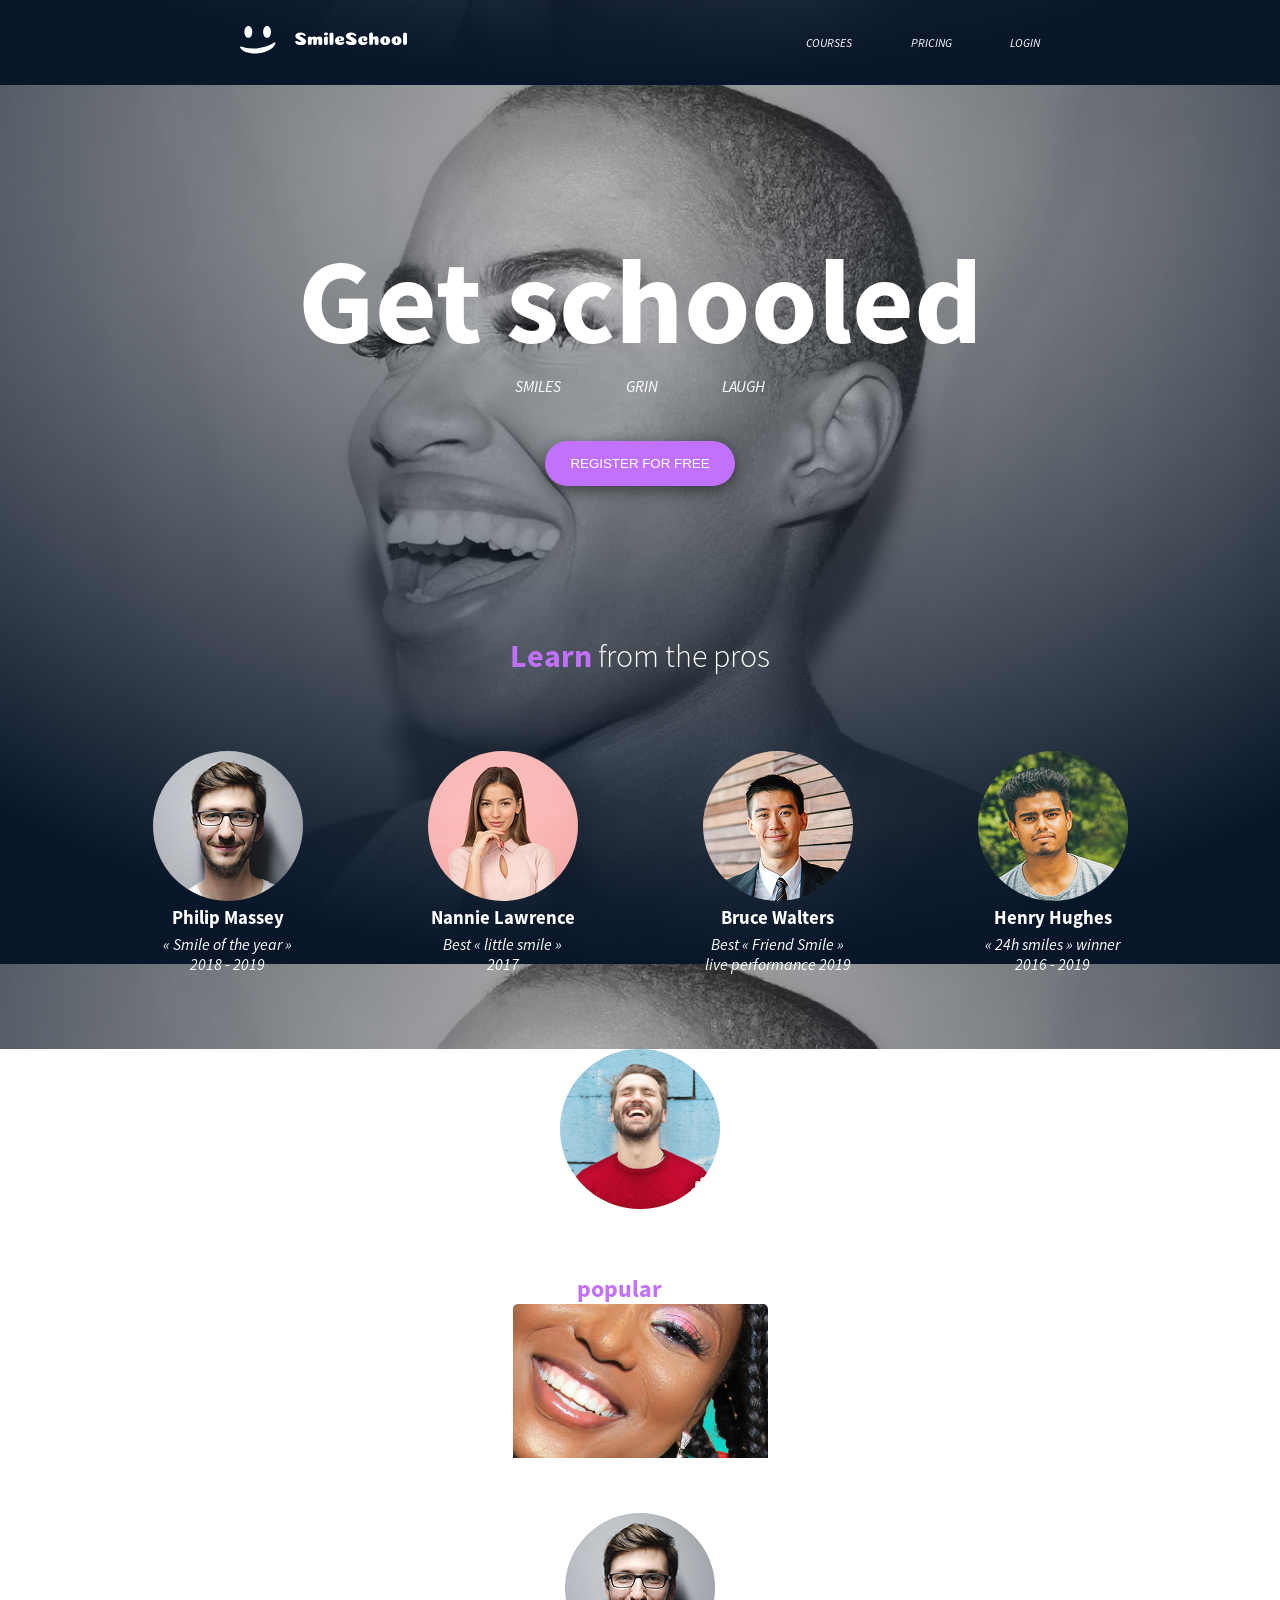
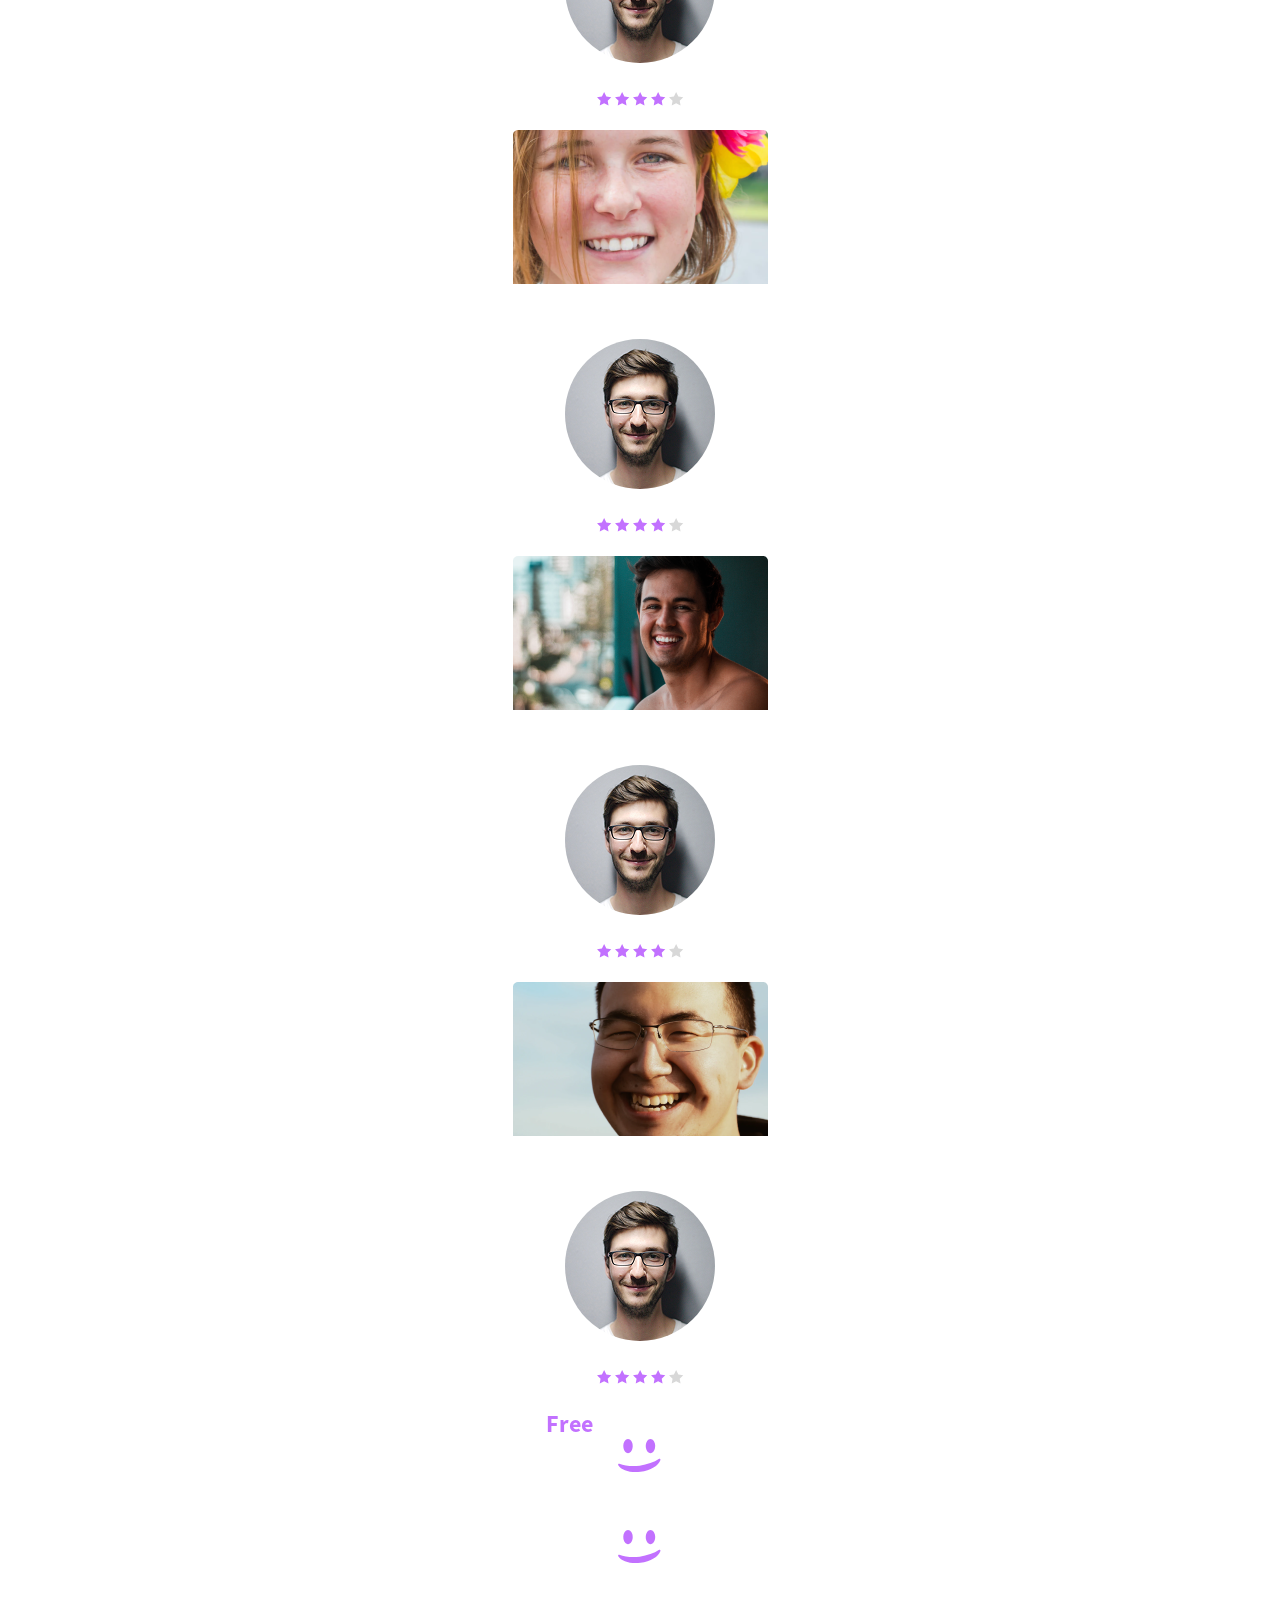
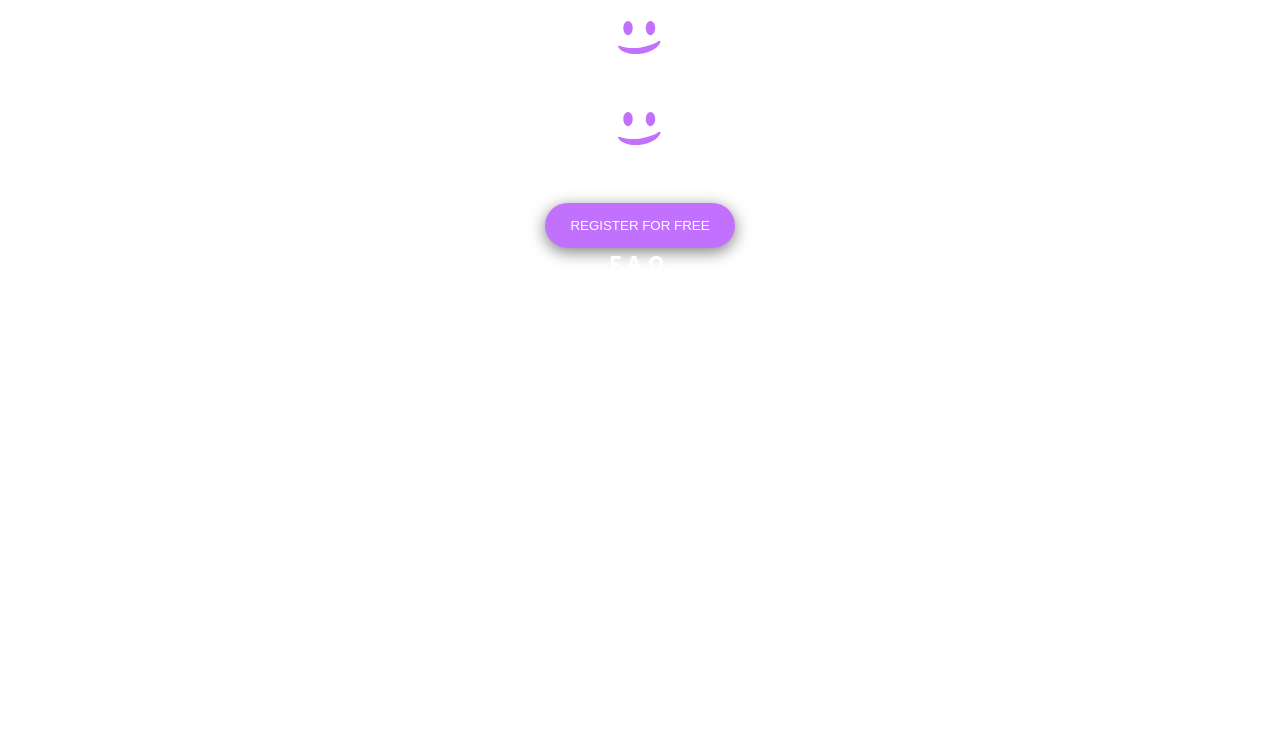
==== css_advanced/task_2/index.html @ c09e8340 "web tasks" ====
<!DOCTYPE html>
<html lang="en">
<head>
    <meta charset="UTF-8">
    <meta name="viewport" content="width=device-width, initial-scale=1.0">
    <title>School Page</title>
    <link rel="stylesheet" href="styles.css">
</head>
<body>
    <header>
        <a href="/">
            <img src="../assets/logo.svg" alt="Logo">
        </a>
        <div>
            <a href="/">COURSES</a>
            <a href="/">PRICING</a>
            <a href="/">LOGIN</a>
        </div>
    </header>
    <main>
        <section class="hero">
            <div class="title">
                <h1>Get schooled</h1>
                <p>SMILES GRIN LAUGH</p>
                <button>REGISTER FOR FREE</button>
            </div>
            <div class="pros">
                <h2><span class="purple-word">Learn</span> from the pros</h2>
                <div class="people">
                    <div>
                        <img src="../assets/profile_1.png" alt="Person" class="round-image">
                        <h3>Philip Massey</h3>
                        <blockquote>« Smile of the year » 2018 - 2019</blockquote>
                    </div>
                    <div>
                        <img src="../assets/profile_2.png" alt="Person" class="round-image">
                        <h3>Nannie Lawrence</h3>
                        <blockquote>Best « little smile » 2017</blockquote>
                    </div>
                    <div>
                        <img src="../assets/profile_3.png" alt="Person" class="round-image">
                        <h3>Bruce Walters</h3>
                        <blockquote>Best « Friend Smile » live performance 2019</blockquote>
                    </div>
                    <div>
                        <img src="../assets/profile_4.png" alt="Person" class="round-image">
                        <h3>Henry Hughes</h3>
                        <blockquote>« 24h smiles » winner 2016 - 2019</blockquote>
                    </div>
                </div>
            </div>
        </section>
        <section class="author">
            <div>
                <img src="../assets/author.png" alt="Person">
                <div>
                    <blockquote>« Those tutorials are concise and go straight to the point. I can’t think of a better place to learn smiling. And it’s so fun!</blockquote>
                    <p class="name">Person Name</p>
                    <p class="occupation">weather presenter</p>
                </div>
            </div>
        </section>
        <section class="tutorials">
            <h1>Most <span class="purple-word">popular</span> tutorials</h1>
            <div class="group">
                <div class="item">
                    <img src="../assets/preview_1.png" alt="Tutorial Preview">
                    <h2>Diagonal Smile</h2>
                    <p class="desc">Lorem ipsum dolor sit amet, consect adipiscing elit, sed do eiusmod.</p>
                    <div class="publisher">
                        <img src="../assets/profile_1.png" alt="Person" class="round-image">
                        <h3>Philip Massey</h3>
                    </div>
                    <div class="review-length">
                        <div class="stars">
                            <img src="../assets/star_a.svg" alt="Star Full">
                            <img src="../assets/star_a.svg" alt="Star Full">
                            <img src="../assets/star_a.svg" alt="Star Full">
                            <img src="../assets/star_a.svg" alt="Star Full">
                            <img src="../assets/star_b.svg" alt="Star Empty">
                        </div>
                        <p class="length">8 min</p>
                    </div>
                </div>
                <div class="item">
                    <img src="../assets/preview_2.png" alt="Tutorial Preview">
                    <h2>Sad Smile</h2>
                    <p class="desc">Lorem ipsum dolor sit amet, consect adipiscing elit, sed do eiusmod.</p>
                    <div class="publisher">
                        <img src="../assets/profile_1.png" alt="Person" class="round-image">
                        <h3>Philip Massey</h3>
                    </div>
                    <div class="review-length">
                        <div class="stars">
                            <img src="../assets/star_a.svg" alt="Star Full">
                            <img src="../assets/star_a.svg" alt="Star Full">
                            <img src="../assets/star_a.svg" alt="Star Full">
                            <img src="../assets/star_a.svg" alt="Star Full">
                            <img src="../assets/star_b.svg" alt="Star Empty">
                        </div>
                        <p class="length">8 min</p>
                    </div>
                </div>
                <div class="item">
                    <img src="../assets/preview_3.png" alt="Tutorial Preview">
                    <h2>Natural Smile</h2>
                    <p class="desc">Lorem ipsum dolor sit amet, consect adipiscing elit, sed do eiusmod.</p>
                    <div class="publisher">
                        <img src="../assets/profile_1.png" alt="Person" class="round-image">
                        <h3>Philip Massey</h3>
                    </div>
                    <div class="review-length">
                        <div class="stars">
                            <img src="../assets/star_a.svg" alt="Star Full">
                            <img src="../assets/star_a.svg" alt="Star Full">
                            <img src="../assets/star_a.svg" alt="Star Full">
                            <img src="../assets/star_a.svg" alt="Star Full">
                            <img src="../assets/star_b.svg" alt="Star Empty">
                        </div>
                        <p class="length">8 min</p>
                    </div>
                </div>
                <div class="item">
                    <img src="../assets/preview_4.png" alt="Tutorial Preview">
                    <h2>Happy Smile</h2>
                    <p class="desc">Lorem ipsum dolor sit amet, consect adipiscing elit, sed do eiusmod.</p>
                    <div class="publisher">
                        <img src="../assets/profile_1.png" alt="Person" class="round-image">
                        <h3>Philip Massey</h3>
                    </div>
                    <div class="review-length">
                        <div class="stars">
                            <img src="../assets/star_a.svg" alt="Star Full">
                            <img src="../assets/star_a.svg" alt="Star Full">
                            <img src="../assets/star_a.svg" alt="Star Full">
                            <img src="../assets/star_a.svg" alt="Star Full">
                            <img src="../assets/star_b.svg" alt="Star Empty">
                        </div>
                        <p class="length">8 min</p>
                    </div>
                </div>
            </div>
        </section>
        <section class="memberships">
            <h1><span class="purple-word">Free</span> membership</h1>
            <div class="members">
                <div class="member">
                    <img src="../assets/smile.svg" alt="Smile">
                    <h2>Lorem ipsum</h2>
                    <p>Lorem ipsum dolor sit amet, consectetur adipiscing elit.</p>
                </div>
                <div class="member">
                    <img src="../assets/smile.svg" alt="Smile">
                    <h2>Lorem ipsum</h2>
                    <p>Lorem ipsum dolor sit amet, consectetur adipiscing elit.</p>
                </div>
                <div class="member">
                    <img src="../assets/smile.svg" alt="Smile">
                    <h2>Lorem ipsum</h2>
                    <p>Lorem ipsum dolor sit amet, consectetur adipiscing elit.</p>
                </div>
                <div class="member">
                    <img src="../assets/smile.svg" alt="Smile">
                    <h2>Lorem ipsum</h2>
                    <p>Lorem ipsum dolor sit amet, consectetur adipiscing elit.</p>
                </div>
            </div>
            <button>REGISTER FOR FREE</button>
        </section>
        <section class="faq">
            <h1>F.A.Q.</h1>
            <div class="faq-bloc">
                <div class="faq-row">
                    <div class="faq-item">
                        <h2>How does this work?</h2>
                        <p>Lorem ipsum dolor sit amet, consectetur adipiscing elit, sed do eiusmod tempor incididunt ut labore et dolore magna aliqua. Ut enim ad minim veniam, quis nostrud exercitation ullamco laboris nisi ut aliquip ex ea commodo consequat. Duis aute irure dolor in reprehenderit in voluptate velit esse cillum dolore eu fugiat nulla pariatur. Excepteur sint occaecat cupidatat non proident, sunt in culpa qui officia deserunt mollit anim id est laborum.</p>
                    </div>
                    <div class="faq-item">
                        <h2>How does this work?</h2>
                        <p>Lorem ipsum dolor sit amet, consectetur adipiscing elit, sed do eiusmod tempor incididunt ut labore et dolore magna aliqua. Ut enim ad minim veniam, quis nostrud exercitation ullamco laboris nisi ut aliquip ex ea commodo consequat. Duis aute irure dolor in reprehenderit in voluptate velit esse cillum dolore eu fugiat nulla pariatur. Excepteur sint occaecat cupidatat non proident, sunt in culpa qui officia deserunt mollit anim id est laborum.</p>
                    </div>
                </div>
                <div class="faq-row">
                    <div class="faq-item">
                        <h2>How does this work?</h2>
                        <p>Lorem ipsum dolor sit amet, consectetur adipiscing elit, sed do eiusmod tempor incididunt ut labore et dolore magna aliqua. Ut enim ad minim veniam, quis nostrud exercitation ullamco laboris nisi ut aliquip ex ea commodo consequat. Duis aute irure dolor in reprehenderit in voluptate velit esse cillum dolore eu fugiat nulla pariatur. Excepteur sint occaecat cupidatat non proident, sunt in culpa qui officia deserunt mollit anim id est laborum.</p>
                    </div>
                    <div class="faq-item">
                        <h2>How does this work?</h2>
                        <p>Lorem ipsum dolor sit amet, consectetur adipiscing elit, sed do eiusmod tempor incididunt ut labore et dolore magna aliqua. Ut enim ad minim veniam, quis nostrud exercitation ullamco laboris nisi ut aliquip ex ea commodo consequat. Duis aute irure dolor in reprehenderit in voluptate velit esse cillum dolore eu fugiat nulla pariatur. Excepteur sint occaecat cupidatat non proident, sunt in culpa qui officia deserunt mollit anim id est laborum.</p>
                    </div>
                </div>
            </div>
        </section>
    </main>
    <footer>
        <div class="footer-all">
            <div class="logos">
                <img src="../assets/logo.svg" alt="Logo">
                <div class="socials">
                    <a href="/">
                        <img src="../assets/icon_facebook.svg" alt="Facebook">
                    </a>
                    <a href="/">
                        <img src="../assets/icon_twitter.svg" alt="Twitter">
                    </a>
                    <a href="/">
                        <img src="../assets/icon_instagram.svg" alt="Instagram">
                    </a>
                </div>
            </div>
            <p>©smileschool 2020</p>
        </div>
    </footer>
</body>
</html>
---- css_advanced/task_2/styles.css ----
@font-face {
    font-family: SourceSansPro;
    src: url(../assets/source-sans-pro_bold.otf);
    font-weight: 600;
    font-display: swap;
}

@font-face {
    font-family: SourceSansPro;
    src: url(../assets/source-sans-pro_light.otf);
    font-weight: 300;
    font-display: swap;
}

@font-face {
    font-family: SourceSansPro;
    src: url(../assets/source-sans-pro_italic.otf);
    font-weight: 400;
    font-display: swap;
}

@font-face {
    font-family: SourceSansPro;
    src: url(../assets/source-sans-pro_regular.otf);
    font-weight: 500;
    font-display: swap;
}

@font-face {
    font-family: SpinCycleOT;
    src: url(../assets/spin-cycle-ot.otf);
    font-display: swap;
}

/* ----- GENERAL ----- */

* {
    box-sizing: border-box;
    margin: 0;
    padding: 0;
}

html {
    scroll-behavior: smooth;
    width: 100%;
    height: 100%;
}

body {
    background-color: white;
    font-family: SourceSansPro;
    color: white;
    text-align: center;
}

html,
body {
    margin: 0;
    padding: 0;
}

/* ----- HEADER ----- */

header {
    width: 800px;
    margin: 0 auto;
    height: 35px;
    display: flex;
    justify-content: space-between;
    align-items: center;
    position: absolute;
    left: 0;
    right: 0;
    margin-top: 25px;
    margin-left: auto;
    margin-right: auto;
    z-index: 100;
}

header div {
    width: 234px;
    height: 15px;
    display: flex;
    justify-content: space-between;
}

header a {
    font-size: 12px;
    text-decoration: none;
}

/* ----- MAIN ----- */

main {
    display: flex;
    flex-direction: column;
    align-items: center;
}

a {
    font-family: SourceSansPro;
    color: white;
    text-align: center;
}

section {
    width: 100%;
}

.hero .title h1 {
    font-size: 120px;
}

.title p {
    width: 100%;
    max-width: 250px;
    text-align: justify;
    text-justify: inter-word;
    margin-bottom: 25px;;
}

.title p::after {
    content: "";
    display: inline-block;
    width: 100%;
}

section.hero {
    background-image: url("../assets/background.png");
    background-size: 100% auto;
    background-position: center;
    display: flex;
    flex-direction: column;
    align-items: center;
    width: 100%;
    min-height: 100vh;
    padding: 75px;
}

section .title {
    display: flex;
    flex-direction: column;
    align-items: center;
    padding-top: 150px;
}

button {
    background-color: #C271FF;
    border-radius: 999px;
    padding: 15px 25px;
    border: none;
    color: white;
    box-shadow: 0 4px 16px 0 rgba(0, 0, 0, 0.5);
}

section .pros {
    display: flex;
    flex-direction: column;
    align-items: center;
    gap: 75px;
    margin-top: 150px;
}

section .pros h2 {
	font-family: SourceSansPro;
    font-weight: 300;
    font-size: 32px;
}

.purple-word {
    font-weight: 600;
    color: #C271FF;
}

section .people p {
    font-family: SourceSansPro;
    font-weight: 300;
}

section .people {
    display: flex;
    flex-direction: row;
    align-items: center;
    gap: 125px;
    width: 100%;
}

section .people div {
    display: flex;
    flex-direction: column;
    align-items: center;
    gap: 5px;
    width: 150px;
}

.round-image {
    border-radius: 50%;
}
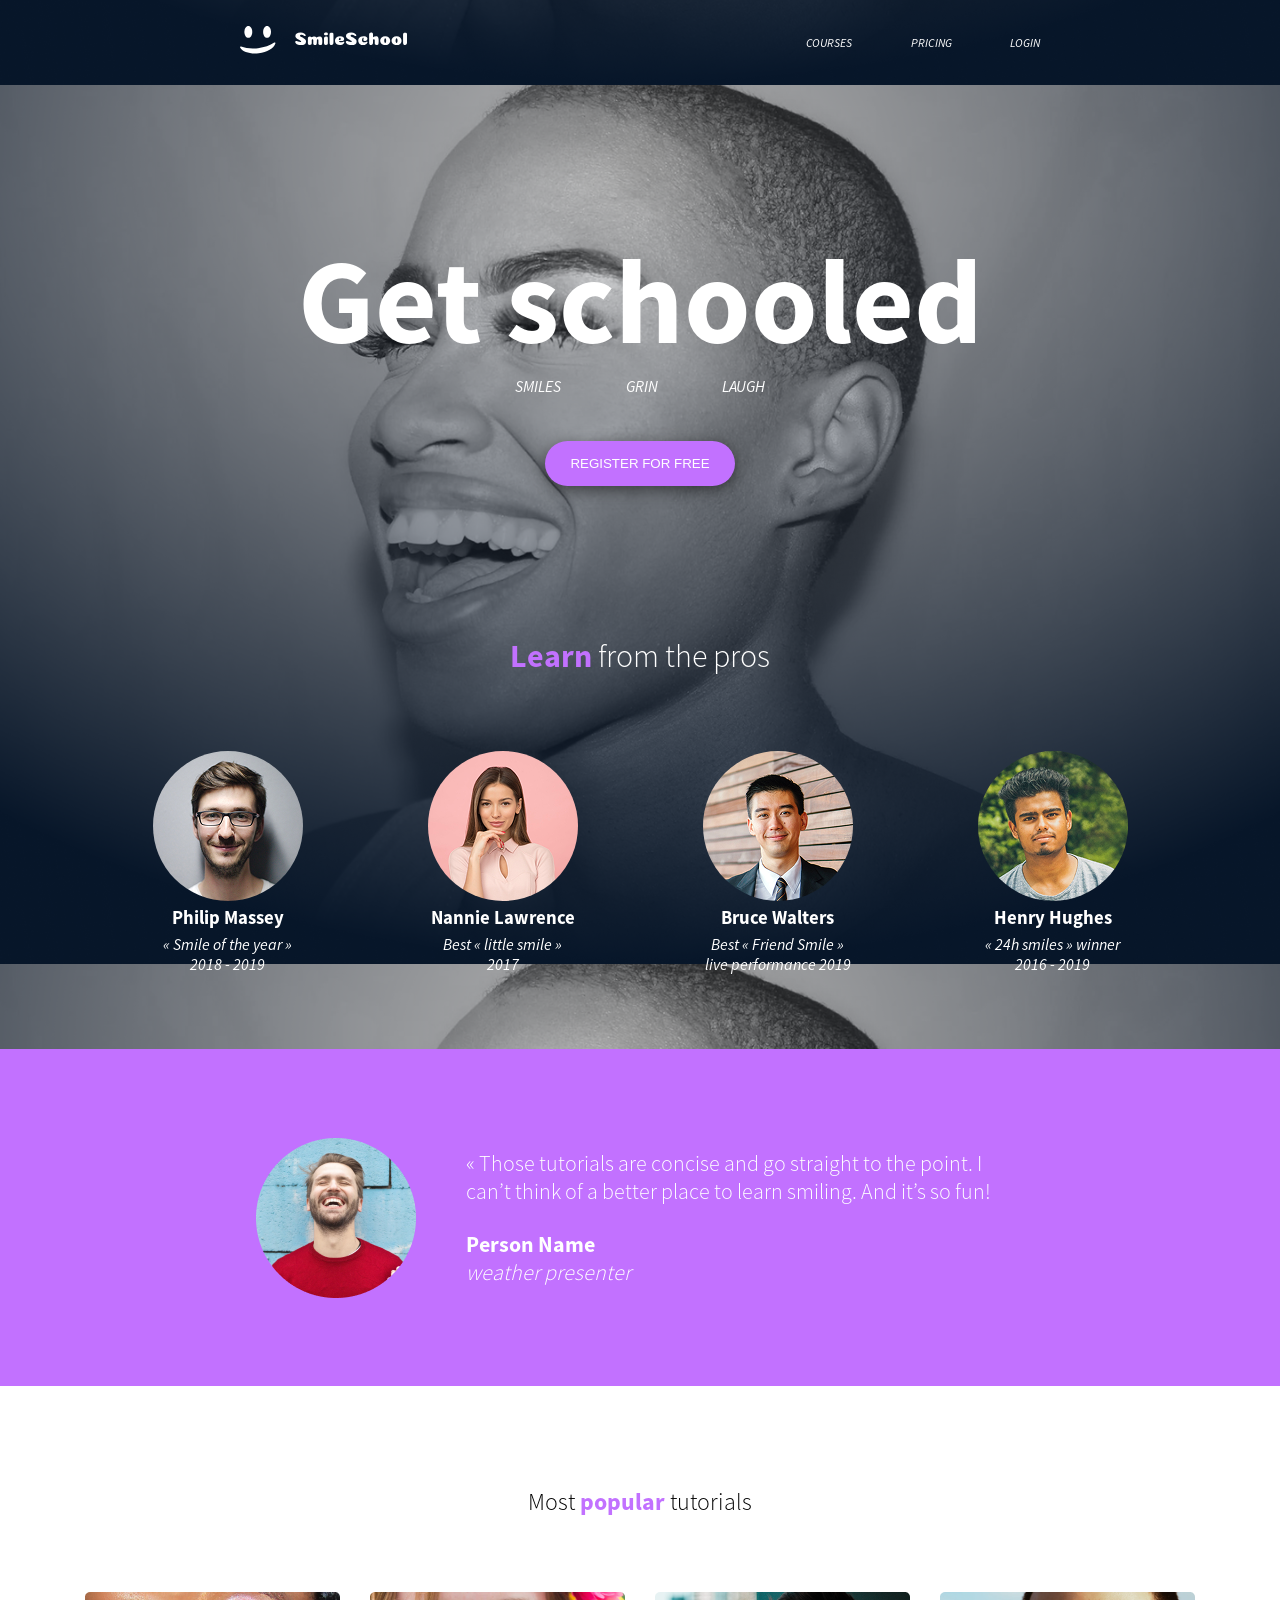
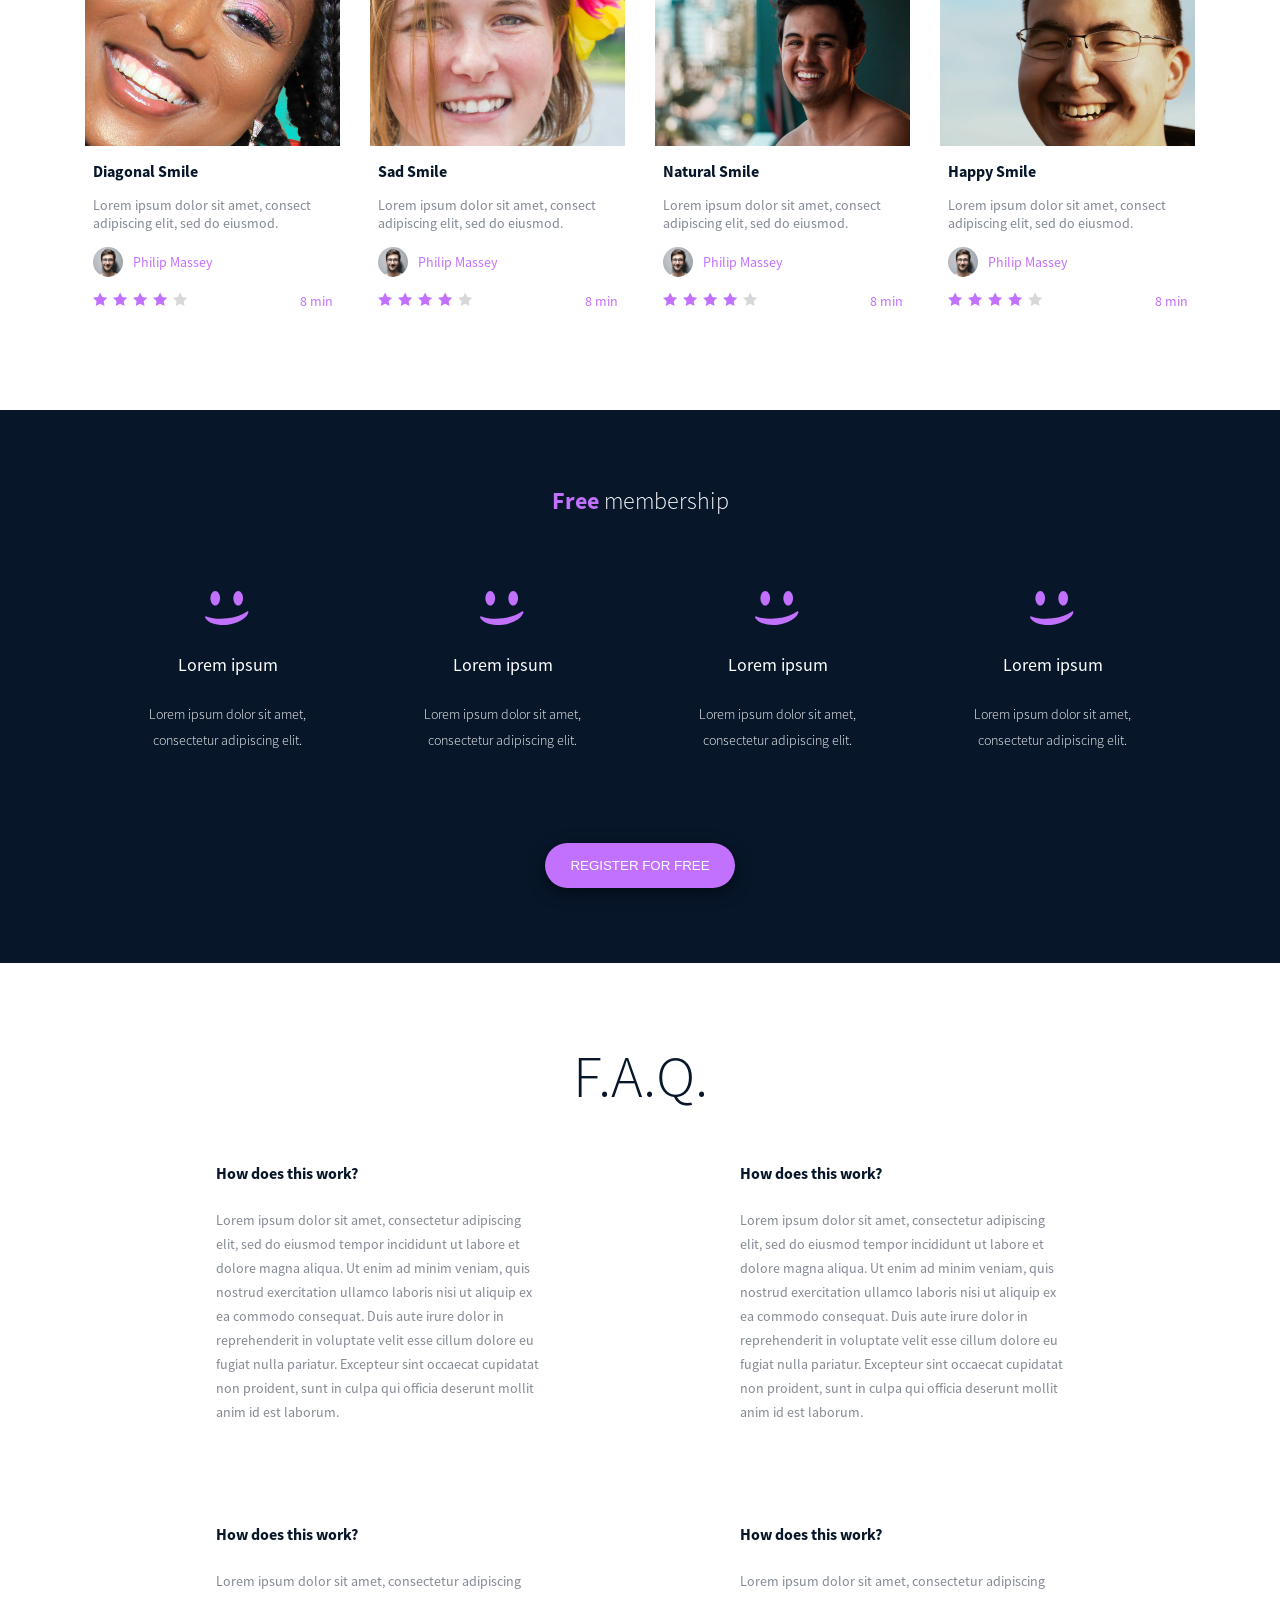
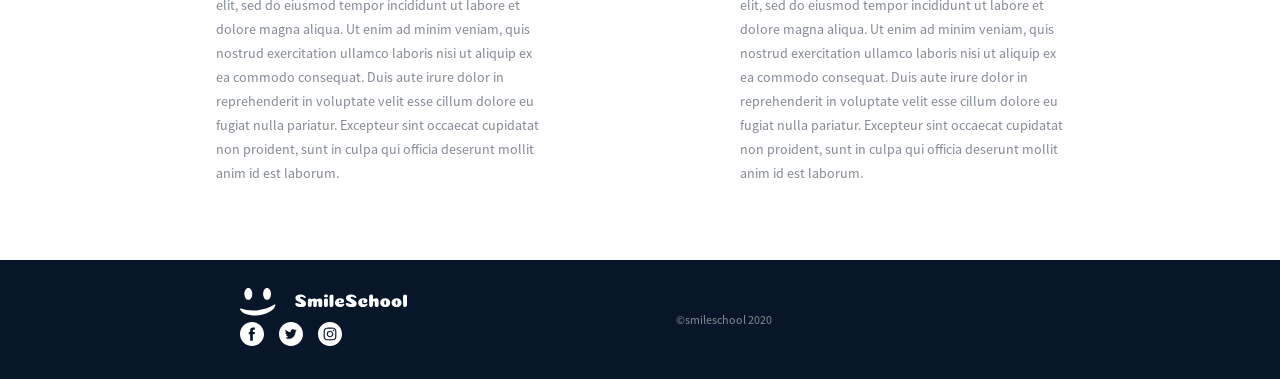
==== commit ea04e8b1: "css" ====
--- a/css_advanced/task_2/index.html
+++ b/css_advanced/task_2/index.html
@@ -1,216 +1,297 @@
-<!DOCTYPE html>
+<!doctype html>
 <html lang="en">
-<head>
-    <meta charset="UTF-8">
-    <meta name="viewport" content="width=device-width, initial-scale=1.0">
+  <head>
+    <meta charset="UTF-8" />
+    <meta name="viewport" content="width=device-width, initial-scale=1.0" />
     <title>School Page</title>
-    <link rel="stylesheet" href="styles.css">
-</head>
-<body>
+    <link rel="stylesheet" href="styles.css" />
+  </head>
+  <body>
     <header>
-        <a href="/">
-            <img src="../assets/logo.svg" alt="Logo">
-        </a>
-        <div>
-            <a href="/">COURSES</a>
-            <a href="/">PRICING</a>
-            <a href="/">LOGIN</a>
-        </div>
+      <a href="/">
+        <img src="../assets/logo.svg" alt="Logo" />
+      </a>
+      <div>
+        <a href="/">COURSES</a>
+        <a href="/">PRICING</a>
+        <a href="/">LOGIN</a>
+      </div>
     </header>
     <main>
-        <section class="hero">
-            <div class="title">
-                <h1>Get schooled</h1>
-                <p>SMILES GRIN LAUGH</p>
-                <button>REGISTER FOR FREE</button>
-            </div>
-            <div class="pros">
-                <h2><span class="purple-word">Learn</span> from the pros</h2>
-                <div class="people">
-                    <div>
-                        <img src="../assets/profile_1.png" alt="Person" class="round-image">
-                        <h3>Philip Massey</h3>
-                        <blockquote>« Smile of the year » 2018 - 2019</blockquote>
-                    </div>
-                    <div>
-                        <img src="../assets/profile_2.png" alt="Person" class="round-image">
-                        <h3>Nannie Lawrence</h3>
-                        <blockquote>Best « little smile » 2017</blockquote>
-                    </div>
-                    <div>
-                        <img src="../assets/profile_3.png" alt="Person" class="round-image">
-                        <h3>Bruce Walters</h3>
-                        <blockquote>Best « Friend Smile » live performance 2019</blockquote>
-                    </div>
-                    <div>
-                        <img src="../assets/profile_4.png" alt="Person" class="round-image">
-                        <h3>Henry Hughes</h3>
-                        <blockquote>« 24h smiles » winner 2016 - 2019</blockquote>
-                    </div>
-                </div>
-            </div>
-        </section>
-        <section class="author">
-            <div>
-                <img src="../assets/author.png" alt="Person">
-                <div>
-                    <blockquote>« Those tutorials are concise and go straight to the point. I can’t think of a better place to learn smiling. And it’s so fun!</blockquote>
-                    <p class="name">Person Name</p>
-                    <p class="occupation">weather presenter</p>
-                </div>
-            </div>
-        </section>
-        <section class="tutorials">
-            <h1>Most <span class="purple-word">popular</span> tutorials</h1>
-            <div class="group">
-                <div class="item">
-                    <img src="../assets/preview_1.png" alt="Tutorial Preview">
-                    <h2>Diagonal Smile</h2>
-                    <p class="desc">Lorem ipsum dolor sit amet, consect adipiscing elit, sed do eiusmod.</p>
-                    <div class="publisher">
-                        <img src="../assets/profile_1.png" alt="Person" class="round-image">
-                        <h3>Philip Massey</h3>
-                    </div>
-                    <div class="review-length">
-                        <div class="stars">
-                            <img src="../assets/star_a.svg" alt="Star Full">
-                            <img src="../assets/star_a.svg" alt="Star Full">
-                            <img src="../assets/star_a.svg" alt="Star Full">
-                            <img src="../assets/star_a.svg" alt="Star Full">
-                            <img src="../assets/star_b.svg" alt="Star Empty">
-                        </div>
-                        <p class="length">8 min</p>
-                    </div>
-                </div>
-                <div class="item">
-                    <img src="../assets/preview_2.png" alt="Tutorial Preview">
-                    <h2>Sad Smile</h2>
-                    <p class="desc">Lorem ipsum dolor sit amet, consect adipiscing elit, sed do eiusmod.</p>
-                    <div class="publisher">
-                        <img src="../assets/profile_1.png" alt="Person" class="round-image">
-                        <h3>Philip Massey</h3>
-                    </div>
-                    <div class="review-length">
-                        <div class="stars">
-                            <img src="../assets/star_a.svg" alt="Star Full">
-                            <img src="../assets/star_a.svg" alt="Star Full">
-                            <img src="../assets/star_a.svg" alt="Star Full">
-                            <img src="../assets/star_a.svg" alt="Star Full">
-                            <img src="../assets/star_b.svg" alt="Star Empty">
-                        </div>
-                        <p class="length">8 min</p>
-                    </div>
-                </div>
-                <div class="item">
-                    <img src="../assets/preview_3.png" alt="Tutorial Preview">
-                    <h2>Natural Smile</h2>
-                    <p class="desc">Lorem ipsum dolor sit amet, consect adipiscing elit, sed do eiusmod.</p>
-                    <div class="publisher">
-                        <img src="../assets/profile_1.png" alt="Person" class="round-image">
-                        <h3>Philip Massey</h3>
-                    </div>
-                    <div class="review-length">
-                        <div class="stars">
-                            <img src="../assets/star_a.svg" alt="Star Full">
-                            <img src="../assets/star_a.svg" alt="Star Full">
-                            <img src="../assets/star_a.svg" alt="Star Full">
-                            <img src="../assets/star_a.svg" alt="Star Full">
-                            <img src="../assets/star_b.svg" alt="Star Empty">
-                        </div>
-                        <p class="length">8 min</p>
-                    </div>
-                </div>
-                <div class="item">
-                    <img src="../assets/preview_4.png" alt="Tutorial Preview">
-                    <h2>Happy Smile</h2>
-                    <p class="desc">Lorem ipsum dolor sit amet, consect adipiscing elit, sed do eiusmod.</p>
-                    <div class="publisher">
-                        <img src="../assets/profile_1.png" alt="Person" class="round-image">
-                        <h3>Philip Massey</h3>
-                    </div>
-                    <div class="review-length">
-                        <div class="stars">
-                            <img src="../assets/star_a.svg" alt="Star Full">
-                            <img src="../assets/star_a.svg" alt="Star Full">
-                            <img src="../assets/star_a.svg" alt="Star Full">
-                            <img src="../assets/star_a.svg" alt="Star Full">
-                            <img src="../assets/star_b.svg" alt="Star Empty">
-                        </div>
-                        <p class="length">8 min</p>
-                    </div>
-                </div>
-            </div>
-        </section>
-        <section class="memberships">
-            <h1><span class="purple-word">Free</span> membership</h1>
-            <div class="members">
-                <div class="member">
-                    <img src="../assets/smile.svg" alt="Smile">
-                    <h2>Lorem ipsum</h2>
-                    <p>Lorem ipsum dolor sit amet, consectetur adipiscing elit.</p>
-                </div>
-                <div class="member">
-                    <img src="../assets/smile.svg" alt="Smile">
-                    <h2>Lorem ipsum</h2>
-                    <p>Lorem ipsum dolor sit amet, consectetur adipiscing elit.</p>
-                </div>
-                <div class="member">
-                    <img src="../assets/smile.svg" alt="Smile">
-                    <h2>Lorem ipsum</h2>
-                    <p>Lorem ipsum dolor sit amet, consectetur adipiscing elit.</p>
-                </div>
-                <div class="member">
-                    <img src="../assets/smile.svg" alt="Smile">
-                    <h2>Lorem ipsum</h2>
-                    <p>Lorem ipsum dolor sit amet, consectetur adipiscing elit.</p>
-                </div>
-            </div>
-            <button>REGISTER FOR FREE</button>
-        </section>
-        <section class="faq">
-            <h1>F.A.Q.</h1>
-            <div class="faq-bloc">
-                <div class="faq-row">
-                    <div class="faq-item">
-                        <h2>How does this work?</h2>
-                        <p>Lorem ipsum dolor sit amet, consectetur adipiscing elit, sed do eiusmod tempor incididunt ut labore et dolore magna aliqua. Ut enim ad minim veniam, quis nostrud exercitation ullamco laboris nisi ut aliquip ex ea commodo consequat. Duis aute irure dolor in reprehenderit in voluptate velit esse cillum dolore eu fugiat nulla pariatur. Excepteur sint occaecat cupidatat non proident, sunt in culpa qui officia deserunt mollit anim id est laborum.</p>
-                    </div>
-                    <div class="faq-item">
-                        <h2>How does this work?</h2>
-                        <p>Lorem ipsum dolor sit amet, consectetur adipiscing elit, sed do eiusmod tempor incididunt ut labore et dolore magna aliqua. Ut enim ad minim veniam, quis nostrud exercitation ullamco laboris nisi ut aliquip ex ea commodo consequat. Duis aute irure dolor in reprehenderit in voluptate velit esse cillum dolore eu fugiat nulla pariatur. Excepteur sint occaecat cupidatat non proident, sunt in culpa qui officia deserunt mollit anim id est laborum.</p>
-                    </div>
-                </div>
-                <div class="faq-row">
-                    <div class="faq-item">
-                        <h2>How does this work?</h2>
-                        <p>Lorem ipsum dolor sit amet, consectetur adipiscing elit, sed do eiusmod tempor incididunt ut labore et dolore magna aliqua. Ut enim ad minim veniam, quis nostrud exercitation ullamco laboris nisi ut aliquip ex ea commodo consequat. Duis aute irure dolor in reprehenderit in voluptate velit esse cillum dolore eu fugiat nulla pariatur. Excepteur sint occaecat cupidatat non proident, sunt in culpa qui officia deserunt mollit anim id est laborum.</p>
-                    </div>
-                    <div class="faq-item">
-                        <h2>How does this work?</h2>
-                        <p>Lorem ipsum dolor sit amet, consectetur adipiscing elit, sed do eiusmod tempor incididunt ut labore et dolore magna aliqua. Ut enim ad minim veniam, quis nostrud exercitation ullamco laboris nisi ut aliquip ex ea commodo consequat. Duis aute irure dolor in reprehenderit in voluptate velit esse cillum dolore eu fugiat nulla pariatur. Excepteur sint occaecat cupidatat non proident, sunt in culpa qui officia deserunt mollit anim id est laborum.</p>
-                    </div>
-                </div>
-            </div>
-        </section>
+      <section class="hero">
+        <div class="title">
+          <h1>Get schooled</h1>
+          <p>SMILES GRIN LAUGH</p>
+          <button>REGISTER FOR FREE</button>
+        </div>
+        <div class="pros">
+          <h2><span class="purple-word">Learn</span> from the pros</h2>
+          <div class="people">
+            <div>
+              <img
+                src="../assets/profile_1.png"
+                alt="Person"
+                class="round-image"
+              />
+              <h3>Philip Massey</h3>
+              <blockquote>« Smile of the year » 2018 - 2019</blockquote>
+            </div>
+            <div>
+              <img
+                src="../assets/profile_2.png"
+                alt="Person"
+                class="round-image"
+              />
+              <h3>Nannie Lawrence</h3>
+              <blockquote>Best « little smile » 2017</blockquote>
+            </div>
+            <div>
+              <img
+                src="../assets/profile_3.png"
+                alt="Person"
+                class="round-image"
+              />
+              <h3>Bruce Walters</h3>
+              <blockquote>
+                Best « Friend Smile » live performance 2019
+              </blockquote>
+            </div>
+            <div>
+              <img
+                src="../assets/profile_4.png"
+                alt="Person"
+                class="round-image"
+              />
+              <h3>Henry Hughes</h3>
+              <blockquote>« 24h smiles » winner 2016 - 2019</blockquote>
+            </div>
+          </div>
+        </div>
+      </section>
+      <section class="author">
+        <div>
+          <img src="../assets/author.png" alt="Person" />
+          <div>
+            <blockquote>
+              « Those tutorials are concise and go straight to the point. I
+              can’t think of a better place to learn smiling. And it’s so fun!
+            </blockquote>
+            <p class="name">Person Name</p>
+            <p class="occupation">weather presenter</p>
+          </div>
+        </div>
+      </section>
+      <section class="tutorials">
+        <h1>Most <span class="purple-word">popular</span> tutorials</h1>
+        <div class="group">
+          <div class="item">
+            <img src="../assets/preview_1.png" alt="Tutorial Preview" />
+            <h2>Diagonal Smile</h2>
+            <p class="desc">
+              Lorem ipsum dolor sit amet, consect adipiscing elit, sed do
+              eiusmod.
+            </p>
+            <div class="publisher">
+              <img
+                src="../assets/profile_1.png"
+                alt="Person"
+                class="round-image"
+              />
+              <h3>Philip Massey</h3>
+            </div>
+            <div class="review-length">
+              <div class="stars">
+                <img src="../assets/star_a.svg" alt="Star Full" />
+                <img src="../assets/star_a.svg" alt="Star Full" />
+                <img src="../assets/star_a.svg" alt="Star Full" />
+                <img src="../assets/star_a.svg" alt="Star Full" />
+                <img src="../assets/star_b.svg" alt="Star Empty" />
+              </div>
+              <p class="length">8 min</p>
+            </div>
+          </div>
+          <div class="item">
+            <img src="../assets/preview_2.png" alt="Tutorial Preview" />
+            <h2>Sad Smile</h2>
+            <p class="desc">
+              Lorem ipsum dolor sit amet, consect adipiscing elit, sed do
+              eiusmod.
+            </p>
+            <div class="publisher">
+              <img
+                src="../assets/profile_1.png"
+                alt="Person"
+                class="round-image"
+              />
+              <h3>Philip Massey</h3>
+            </div>
+            <div class="review-length">
+              <div class="stars">
+                <img src="../assets/star_a.svg" alt="Star Full" />
+                <img src="../assets/star_a.svg" alt="Star Full" />
+                <img src="../assets/star_a.svg" alt="Star Full" />
+                <img src="../assets/star_a.svg" alt="Star Full" />
+                <img src="../assets/star_b.svg" alt="Star Empty" />
+              </div>
+              <p class="length">8 min</p>
+            </div>
+          </div>
+          <div class="item">
+            <img src="../assets/preview_3.png" alt="Tutorial Preview" />
+            <h2>Natural Smile</h2>
+            <p class="desc">
+              Lorem ipsum dolor sit amet, consect adipiscing elit, sed do
+              eiusmod.
+            </p>
+            <div class="publisher">
+              <img
+                src="../assets/profile_1.png"
+                alt="Person"
+                class="round-image"
+              />
+              <h3>Philip Massey</h3>
+            </div>
+            <div class="review-length">
+              <div class="stars">
+                <img src="../assets/star_a.svg" alt="Star Full" />
+                <img src="../assets/star_a.svg" alt="Star Full" />
+                <img src="../assets/star_a.svg" alt="Star Full" />
+                <img src="../assets/star_a.svg" alt="Star Full" />
+                <img src="../assets/star_b.svg" alt="Star Empty" />
+              </div>
+              <p class="length">8 min</p>
+            </div>
+          </div>
+          <div class="item">
+            <img src="../assets/preview_4.png" alt="Tutorial Preview" />
+            <h2>Happy Smile</h2>
+            <p class="desc">
+              Lorem ipsum dolor sit amet, consect adipiscing elit, sed do
+              eiusmod.
+            </p>
+            <div class="publisher">
+              <img
+                src="../assets/profile_1.png"
+                alt="Person"
+                class="round-image"
+              />
+              <h3>Philip Massey</h3>
+            </div>
+            <div class="review-length">
+              <div class="stars">
+                <img src="../assets/star_a.svg" alt="Star Full" />
+                <img src="../assets/star_a.svg" alt="Star Full" />
+                <img src="../assets/star_a.svg" alt="Star Full" />
+                <img src="../assets/star_a.svg" alt="Star Full" />
+                <img src="../assets/star_b.svg" alt="Star Empty" />
+              </div>
+              <p class="length">8 min</p>
+            </div>
+          </div>
+        </div>
+      </section>
+      <section class="memberships">
+        <h1><span class="purple-word">Free</span> membership</h1>
+        <div class="members">
+          <div class="member">
+            <img src="../assets/smile.svg" alt="Smile" />
+            <h2>Lorem ipsum</h2>
+            <p>Lorem ipsum dolor sit amet, consectetur adipiscing elit.</p>
+          </div>
+          <div class="member">
+            <img src="../assets/smile.svg" alt="Smile" />
+            <h2>Lorem ipsum</h2>
+            <p>Lorem ipsum dolor sit amet, consectetur adipiscing elit.</p>
+          </div>
+          <div class="member">
+            <img src="../assets/smile.svg" alt="Smile" />
+            <h2>Lorem ipsum</h2>
+            <p>Lorem ipsum dolor sit amet, consectetur adipiscing elit.</p>
+          </div>
+          <div class="member">
+            <img src="../assets/smile.svg" alt="Smile" />
+            <h2>Lorem ipsum</h2>
+            <p>Lorem ipsum dolor sit amet, consectetur adipiscing elit.</p>
+          </div>
+        </div>
+        <button>REGISTER FOR FREE</button>
+      </section>
+      <section class="faq">
+        <h1>F.A.Q.</h1>
+        <div class="faq-bloc">
+          <div class="faq-row">
+            <div class="faq-item">
+              <h2>How does this work?</h2>
+              <p>
+                Lorem ipsum dolor sit amet, consectetur adipiscing elit, sed do
+                eiusmod tempor incididunt ut labore et dolore magna aliqua. Ut
+                enim ad minim veniam, quis nostrud exercitation ullamco laboris
+                nisi ut aliquip ex ea commodo consequat. Duis aute irure dolor
+                in reprehenderit in voluptate velit esse cillum dolore eu fugiat
+                nulla pariatur. Excepteur sint occaecat cupidatat non proident,
+                sunt in culpa qui officia deserunt mollit anim id est laborum.
+              </p>
+            </div>
+            <div class="faq-item">
+              <h2>How does this work?</h2>
+              <p>
+                Lorem ipsum dolor sit amet, consectetur adipiscing elit, sed do
+                eiusmod tempor incididunt ut labore et dolore magna aliqua. Ut
+                enim ad minim veniam, quis nostrud exercitation ullamco laboris
+                nisi ut aliquip ex ea commodo consequat. Duis aute irure dolor
+                in reprehenderit in voluptate velit esse cillum dolore eu fugiat
+                nulla pariatur. Excepteur sint occaecat cupidatat non proident,
+                sunt in culpa qui officia deserunt mollit anim id est laborum.
+              </p>
+            </div>
+          </div>
+          <div class="faq-row">
+            <div class="faq-item">
+              <h2>How does this work?</h2>
+              <p>
+                Lorem ipsum dolor sit amet, consectetur adipiscing elit, sed do
+                eiusmod tempor incididunt ut labore et dolore magna aliqua. Ut
+                enim ad minim veniam, quis nostrud exercitation ullamco laboris
+                nisi ut aliquip ex ea commodo consequat. Duis aute irure dolor
+                in reprehenderit in voluptate velit esse cillum dolore eu fugiat
+                nulla pariatur. Excepteur sint occaecat cupidatat non proident,
+                sunt in culpa qui officia deserunt mollit anim id est laborum.
+              </p>
+            </div>
+            <div class="faq-item">
+              <h2>How does this work?</h2>
+              <p>
+                Lorem ipsum dolor sit amet, consectetur adipiscing elit, sed do
+                eiusmod tempor incididunt ut labore et dolore magna aliqua. Ut
+                enim ad minim veniam, quis nostrud exercitation ullamco laboris
+                nisi ut aliquip ex ea commodo consequat. Duis aute irure dolor
+                in reprehenderit in voluptate velit esse cillum dolore eu fugiat
+                nulla pariatur. Excepteur sint occaecat cupidatat non proident,
+                sunt in culpa qui officia deserunt mollit anim id est laborum.
+              </p>
+            </div>
+          </div>
+        </div>
+      </section>
     </main>
     <footer>
-        <div class="footer-all">
-            <div class="logos">
-                <img src="../assets/logo.svg" alt="Logo">
-                <div class="socials">
-                    <a href="/">
-                        <img src="../assets/icon_facebook.svg" alt="Facebook">
-                    </a>
-                    <a href="/">
-                        <img src="../assets/icon_twitter.svg" alt="Twitter">
-                    </a>
-                    <a href="/">
-                        <img src="../assets/icon_instagram.svg" alt="Instagram">
-                    </a>
-                </div>
-            </div>
-            <p>©smileschool 2020</p>
-        </div>
+      <div class="footer-all">
+        <div class="logos">
+          <img src="../assets/logo.svg" alt="Logo" />
+          <div class="socials">
+            <a href="/">
+              <img src="../assets/icon_facebook.svg" alt="Facebook" />
+            </a>
+            <a href="/">
+              <img src="../assets/icon_twitter.svg" alt="Twitter" />
+            </a>
+            <a href="/">
+              <img src="../assets/icon_instagram.svg" alt="Instagram" />
+            </a>
+          </div>
+        </div>
+        <p>©smileschool 2020</p>
+      </div>
     </footer>
-</body>
+  </body>
 </html>
--- a/css_advanced/task_2/styles.css
+++ b/css_advanced/task_2/styles.css
@@ -116,7 +116,7 @@
     max-width: 250px;
     text-align: justify;
     text-justify: inter-word;
-    margin-bottom: 25px;;
+    margin-bottom: 25px;
 }
 
 .title p::after {
@@ -145,7 +145,7 @@
 }
 
 button {
-    background-color: #C271FF;
+    background-color: #c271ff;
     border-radius: 999px;
     padding: 15px 25px;
     border: none;
@@ -162,14 +162,14 @@
 }
 
 section .pros h2 {
-	font-family: SourceSansPro;
+    font-family: SourceSansPro;
     font-weight: 300;
     font-size: 32px;
 }
 
 .purple-word {
     font-weight: 600;
-    color: #C271FF;
+    color: #c271ff;
 }
 
 section .people p {
@@ -196,3 +196,284 @@
 .round-image {
     border-radius: 50%;
 }
+
+section.author {
+    background-color: #c271ff;
+    width: 100%;
+    display: flex;
+    justify-content: center;
+}
+
+section.author div {
+    display: flex;
+    flex-direction: row;
+    align-items: center;
+    gap: 50px;
+    padding: 50px 0;
+    width: 60%;
+}
+
+section.author div div {
+    display: flex;
+    flex-direction: column;
+    align-items: flex-start;
+    gap: 0;
+}
+
+section.author blockquote {
+    font-family: SourceSansPro;
+    font-weight: 300;
+    font-size: 22px;
+    padding-bottom: 25px;
+    color: white;
+    width: 120%;
+    text-align: left;
+}
+
+section.author .name {
+    font-weight: 600;
+    font-size: 22px;
+}
+
+section.author .occupation {
+    font-weight: 300;
+    font-size: 22px;
+    font-style: italic;
+}
+
+section.tutorials {
+    display: flex;
+    flex-direction: column;
+    align-items: center;
+    padding: 100px;
+}
+
+section.tutorials .group {
+    display: flex;
+    flex-direction: row;
+    gap: 30px;
+}
+
+section.tutorials .item {
+    display: flex;
+    flex-direction: column;
+    justify-content: left;
+    align-items: center;
+    gap: 15px;
+    width: 25%;
+}
+
+section.tutorials h1 {
+    color: black;
+    font-weight: 300;
+    padding-bottom: 75px;
+}
+
+section.tutorials h2 {
+    color: #071629;
+    text-align: left;
+    font-size: 16px;
+    width: 240px;
+}
+
+section.tutorials h3 {
+    color: #c271ff;
+    font-weight: 500;
+    font-size: 14px;
+}
+
+section.tutorials p {
+    font-weight: 500;
+    font-size: 14px;
+    width: 240px;
+}
+
+.desc {
+    color: rgba(7, 22, 41, 0.5);
+    text-align: left;
+}
+
+.publisher {
+    display: flex;
+    flex-direction: row;
+    align-items: center;
+    width: 240px;
+    gap: 10px;
+}
+
+.publisher img {
+    width: 30px;
+}
+
+.review-length {
+    display: flex;
+    flex-direction: row;
+    justify-content: space-between;
+    width: 240px;
+}
+
+.stars {
+    display: flex;
+    flex-direction: row;
+    gap: 5px;
+}
+
+.stars img {
+    width: 15px;
+    height: 15px;
+}
+
+.length {
+    color: #c271ff;
+    text-align: right;
+    font-weight: 600;
+}
+
+section.memberships {
+    background-color: #071629;
+    display: flex;
+    flex-direction: column;
+    gap: 75px;
+    align-items: center;
+    width: 100%;
+    padding: 75px;
+}
+
+.memberships h1 {
+    font-weight: 300;
+}
+
+.members {
+    display: flex;
+    flex-direction: row;
+    align-items: center;
+    gap: 75px;
+    padding-bottom: 15px;
+}
+
+.member {
+    display: flex;
+    flex-direction: column;
+    align-items: center;
+    gap: 25px;
+    width: 200px;
+}
+
+.member img {
+    width: 45px;
+}
+
+.member h2 {
+    font-size: 18px;
+    font-weight: 500;
+}
+
+.member p {
+    font-size: 14px;
+    font-weight: 300;
+    line-height: 26px;
+}
+
+section.faq {
+    background-color: white;
+    width: 100%;
+    display: flex;
+    flex-direction: column;
+    align-items: center;
+    padding: 75px;
+}
+
+section.faq h1,
+section.faq h2,
+section.faq p {
+    color: #071629;
+}
+
+section.faq h1 {
+    font-size: 60px;
+    font-weight: 300;
+    padding-bottom: 50px;
+}
+
+section.faq h2 {
+    font-size: 16px;
+    font-weight: 600;
+    text-align: left;
+}
+
+section.faq p {
+    color: rgba(7, 22, 41, 0.5);
+    font-size: 14px;
+    font-weight: 500;
+    text-align: left;
+    line-height: 24px;
+}
+
+.faq-bloc {
+    display: flex;
+    flex-direction: column;
+    align-items: center;
+    gap: 100px;
+    width: 75%;
+}
+
+.faq-row {
+    display: flex;
+    flex-direction: row;
+    gap: 200px;
+    width: 100%;
+}
+
+.faq-item {
+    display: flex;
+    flex-direction: column;
+    gap: 25px;
+    width: 100%;
+}
+
+/* ----- FOOTER ----- */
+
+footer {
+    background-color: #071629;
+    color: white;
+    width: 100%;
+    height: 119px;
+    display: flex;
+    align-items: center;
+    justify-content: center;
+}
+
+.footer-all {
+    display: flex;
+    flex-direction: row;
+    align-items: center;
+    justify-content: space-between;
+    width: 800px;
+    margin: 0 auto;
+    height: 100%;
+}
+
+.footer-logo img {
+    height: 32px;
+}
+
+.footer-all p {
+    color: rgba(255, 255, 255, 0.5);
+    font-size: 12px;
+    font-weight: 500;
+    margin: 0;
+    flex: 1;
+    text-align: center;
+}
+
+.socials {
+    display: flex;
+    flex-direction: row;
+    gap: 15px;
+}
+
+.socials img {
+    filter: brightness(0) invert(1);
+    width: 24px;
+    height: 24px;
+}
